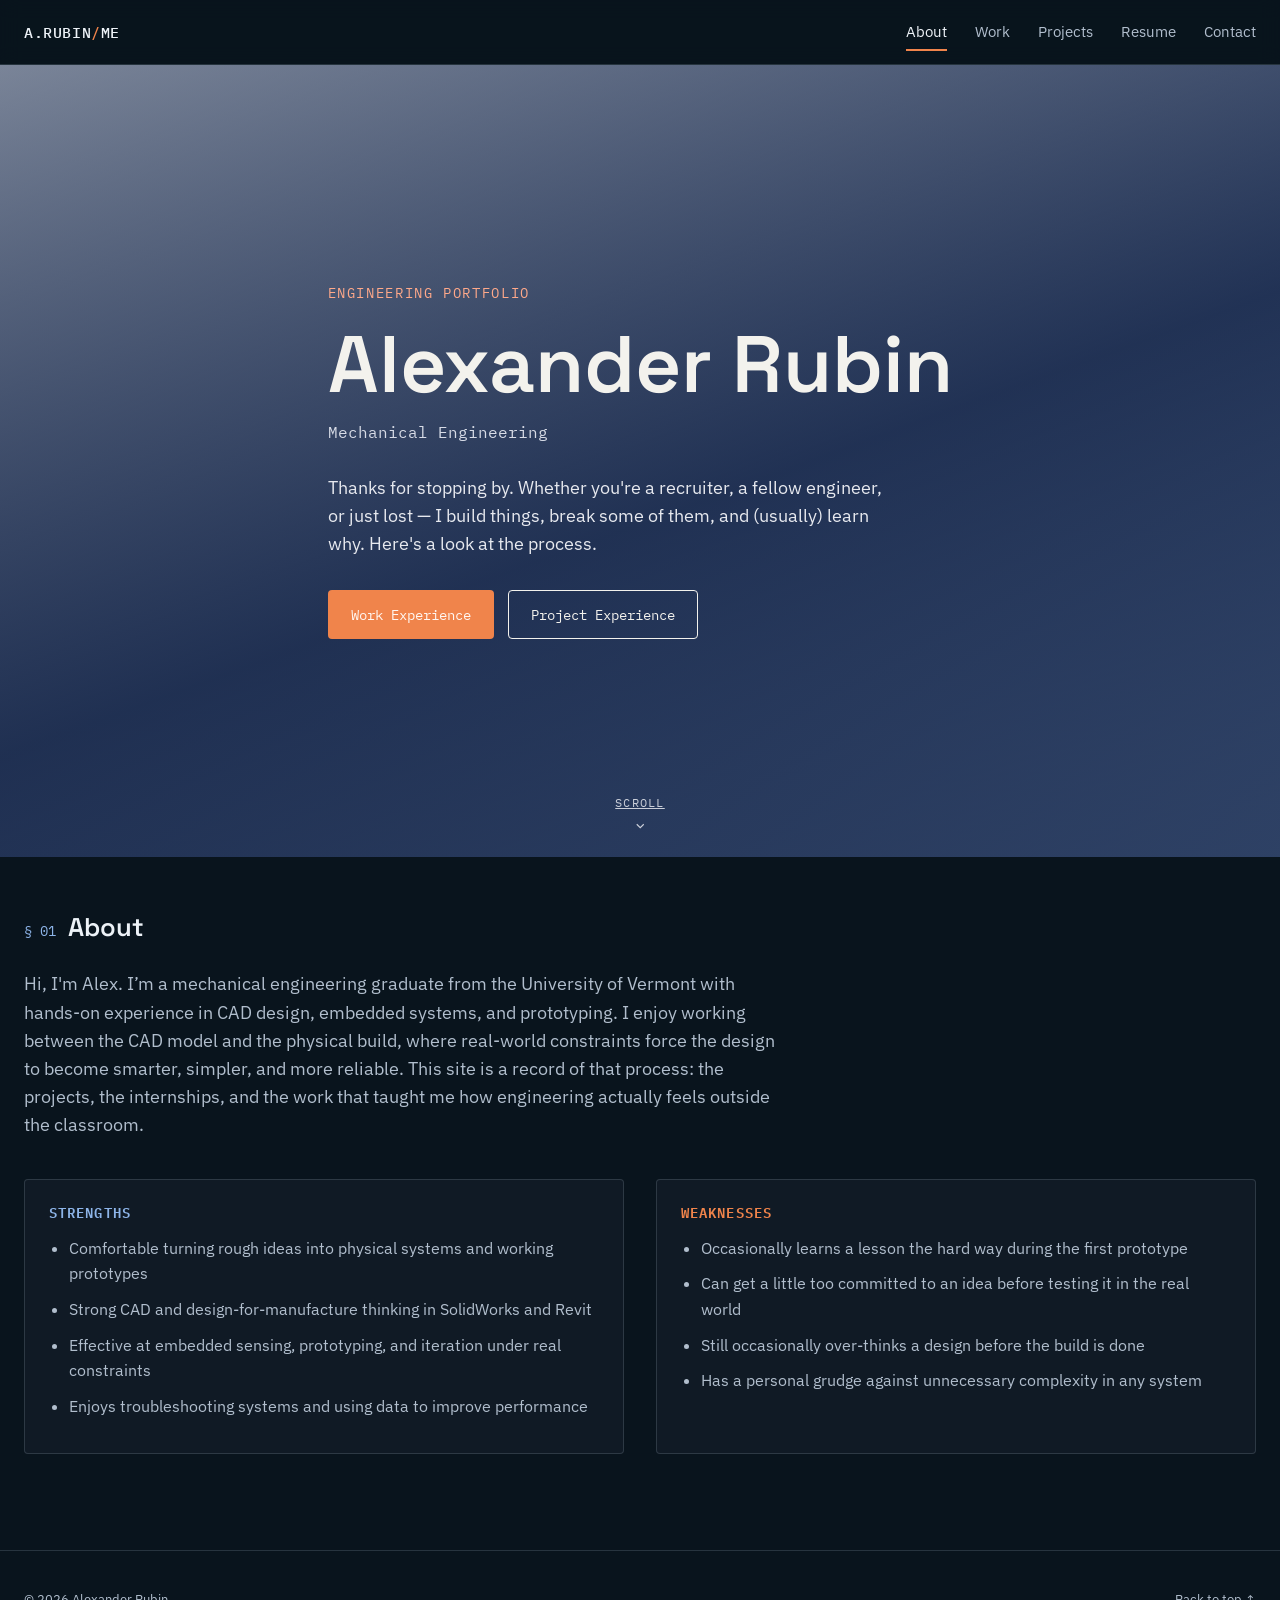
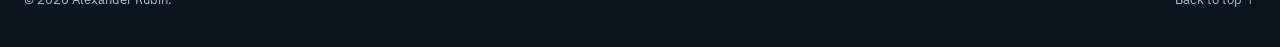
==== index.html @ d46d1977 "Initial commit: Portfolio website with videos, images, and project documentation" ====
<!DOCTYPE html>
<html lang="en">
<head>
  <meta charset="UTF-8" />
  <meta name="viewport" content="width=device-width, initial-scale=1.0" />
  <title>Alexander Rubin — Mechanical Engineer</title>
  <meta name="description" content="Portfolio of Alexander Rubin, Mechanical Engineer." />
  <link rel="preconnect" href="https://fonts.googleapis.com">
  <link rel="preconnect" href="https://fonts.gstatic.com" crossorigin>
  <link href="https://fonts.googleapis.com/css2?family=Space+Grotesk:wght@500;600;700&family=IBM+Plex+Sans:wght@400;500;600&family=IBM+Plex+Mono:wght@400;500&display=swap" rel="stylesheet">
  <link rel="stylesheet" href="styles.css" />
</head>
<body data-page="about">

  <header class="site-header">
    <div class="wrap header-inner">
      <a href="index.html" class="logo">A.RUBIN<span class="logo-dot">/</span>ME</a>
      <nav class="nav" id="nav">
        <a href="index.html" class="active">About</a>
        <a href="work.html">Work</a>
        <a href="projects.html">Projects</a>
        <a href="resume.html">Resume</a>
        <a href="contact.html">Contact</a>
      </nav>
      <button class="nav-toggle" id="navToggle" aria-label="Toggle menu" aria-expanded="false">
        <span></span><span></span><span></span>
      </button>
    </div>
  </header>

  <main>

    <!-- ================= VIDEO HERO ================= -->
    <!--
      EDIT: drop your own clip in as assets/hero-video.mp4 (a CAD spin, a machine
      running, a print timelapse — anything ~10-20s that loops cleanly).
      Until that file exists, the gradient background below shows instead —
      nothing breaks either way.
    -->
    <section class="hero-video-section">
      <div class="hero-video-bg" aria-hidden="true"></div>
      <div class="hero-video-overlay"></div>
      <div class="wrap hero-video-content">
        <p class="hero-eyebrow">ENGINEERING PORTFOLIO</p>
        <!-- EDIT: your name -->
        <h1>Alexander Rubin</h1>
        <p class="hero-subtitle">Mechanical Engineering</p>
        <!-- EDIT: your one-line pitch -->
        <p class="hero-tagline">
          Thanks for stopping by. Whether you're a recruiter, a fellow engineer,
          or just lost — I build things, break some of them, and (usually) learn
          why. Here's a look at the process.
        </p>
        <div class="hero-actions">
          <a href="work.html" class="btn btn-primary">Work Experience</a>
          <a href="projects.html" class="btn btn-outline">Project Experience</a>
        </div>
      </div>
      <a href="#about" class="scroll-cue">
        SCROLL
        <svg viewBox="0 0 24 24" fill="none" stroke="currentColor" stroke-width="2"><path d="M6 9l6 6 6-6"/></svg>
      </a>
    </section>

    <!-- ================= ABOUT ================= -->
    <section class="section wrap" id="about">
      <h2 class="section-title"><span class="section-num">§ 01</span> About</h2>
      <!-- EDIT: your bio — keep it casual, this is the personality section -->
      <p class="about-intro">
        Hi, I'm Alex. I’m a mechanical engineering graduate from the University of
        Vermont with hands-on experience in CAD design, embedded systems, and
        prototyping. I enjoy working between the CAD model and the physical build,
        where real-world constraints force the design to become smarter, simpler,
        and more reliable. This site is a record of that process: the projects,
        the internships, and the work that taught me how engineering actually feels
        outside the classroom.
      </p>

      <div class="duo-grid">
        <div class="duo-card strengths">
          <h3>Strengths</h3>
          <ul>
            <li>Comfortable turning rough ideas into physical systems and working prototypes</li>
            <li>Strong CAD and design-for-manufacture thinking in SolidWorks and Revit</li>
            <li>Effective at embedded sensing, prototyping, and iteration under real constraints</li>
            <li>Enjoys troubleshooting systems and using data to improve performance</li>
          </ul>
        </div>
        <div class="duo-card weaknesses">
          <h3>Weaknesses</h3>
          <ul>
            <li>Occasionally learns a lesson the hard way during the first prototype</li>
            <li>Can get a little too committed to an idea before testing it in the real world</li>
            <li>Still occasionally over-thinks a design before the build is done</li>
            <li>Has a personal grudge against unnecessary complexity in any system</li>
          </ul>
        </div>
      </div>
    </section>

  </main>

  <footer class="site-footer">
    <div class="wrap footer-inner">
      <p>© <span id="year"></span> Alexander Rubin.</p>
      <a href="#top" class="back-to-top">Back to top ↑</a>
    </div>
  </footer>

  <script src="script.js"></script>
</body>
</html>
---- styles.css ----
/* =========================================================
   DESIGN TOKENS
   Change these variables to re-theme the whole site.
   ========================================================= */
:root {
  --color-bg: #09141d;
  --color-bg-alt: #101d2b;
  --color-surface: rgba(18, 28, 38, 0.92);
  --color-ink: #edf2f7;
  --color-ink-soft: #b1becd;
  --color-accent: #f0844b;
  --color-accent-blue: #8db4e8;
  --color-line: rgba(148, 163, 184, 0.22);

  --font-display: 'Space Grotesk', sans-serif;
  --font-body: 'IBM Plex Sans', sans-serif;
  --font-mono: 'IBM Plex Mono', monospace;

  --max-width: 1300px;
  --gutter: 24px;
  --radius: 4px;
}

* { box-sizing: border-box; }
html { scroll-behavior: smooth; }
@media (prefers-reduced-motion: reduce) {
  html { scroll-behavior: auto; }
  * { animation-duration: 0.01ms !important; transition-duration: 0.01ms !important; }
}

body {
  margin: 0;
  background: var(--color-bg);
  color: var(--color-ink);
  font-family: var(--font-body);
  font-size: 16px;
  line-height: 1.6;
  -webkit-font-smoothing: antialiased;
}

body[data-page="projects"] {
  --color-bg: #09141d;
  --color-bg-alt: #101d2b;
  --color-surface: rgba(18, 28, 38, 0.92);
  --color-ink: #edf2f7;
  --color-ink-soft: #b1becd;
  --color-accent: #f0844b;
  --color-accent-blue: #8db4e8;
  --color-line: rgba(148, 163, 184, 0.22);
  background:
    radial-gradient(circle at top, rgba(32, 53, 73, 0.7), transparent 35%),
    linear-gradient(180deg, #09141d 0%, #0d1824 100%);
  color: var(--color-ink);
}

img { max-width: 100%; display: block; }
a { color: inherit; }

.wrap {
  max-width: var(--max-width);
  margin: 0 auto;
  padding: 0 var(--gutter);
}

h1, h2, h3 {
  font-family: var(--font-display);
  font-weight: 600;
  line-height: 1.15;
  margin: 0;
}

a:focus-visible, button:focus-visible {
  outline: 2px solid var(--color-accent);
  outline-offset: 3px;
}

/* =========================================================
   HEADER / NAV
   ========================================================= */
.site-header {
  position: sticky;
  top: 0;
  z-index: 50;
  background: rgba(9, 20, 29, 0.8);
  backdrop-filter: blur(10px);
  border-bottom: 1px solid var(--color-line);
}
.header-inner { display: flex; align-items: center; justify-content: space-between; height: 64px; }
.logo {
  font-family: var(--font-mono);
  font-weight: 500;
  font-size: 0.95rem;
  letter-spacing: 0.04em;
  text-decoration: none;
  color: var(--color-ink);
}
.logo-dot { color: var(--color-accent); }
.nav { display: flex; align-items: center; gap: 28px; }
.nav a {
  text-decoration: none;
  font-size: 0.92rem;
  color: var(--color-ink-soft);
  transition: color 0.15s ease;
  position: relative;
  padding: 4px 0;
}
.nav a:hover { color: var(--color-ink); }
.nav a.active { color: var(--color-ink); }
.nav a.active::after {
  content: '';
  position: absolute;
  left: 0; right: 0; bottom: -3px;
  height: 2px;
  background: var(--color-accent);
}
.nav-resume {
  font-family: var(--font-mono);
  border: 1px solid var(--color-ink);
  padding: 6px 12px;
  border-radius: var(--radius);
  color: var(--color-ink) !important;
}
.nav-resume:hover { background: var(--color-ink); color: var(--color-bg) !important; }
.nav-toggle {
  display: none;
  flex-direction: column;
  gap: 5px;
  background: none;
  border: none;
  cursor: pointer;
  padding: 8px;
}
.nav-toggle span { width: 22px; height: 2px; background: var(--color-ink); display: block; }

/* =========================================================
   VIDEO HERO (index page)
   ========================================================= */
.hero-video-section {
  position: relative;
  min-height: 88vh;
  display: flex;
  flex-direction: column;
  justify-content: center;
  overflow: hidden;
  /* Fallback look shown until/unless a real video is added */
  background: linear-gradient(160deg, var(--color-ink) 0%, #2b3f66 55%, var(--color-accent-blue) 130%);
}
.hero-video-bg {
  position: absolute;
  inset: 0;
  width: 100%;
  height: 100%;
  object-fit: cover;
  z-index: 0;
}
.hero-video-overlay {
  position: absolute;
  inset: 0;
  background: linear-gradient(180deg, rgba(27,42,74,0.55) 0%, rgba(27,42,74,0.75) 100%);
  z-index: 1;
}
.hero-video-content {
  position: relative;
  z-index: 2;
  color: #F3F2ED;
  text-align: left;
  padding: 40px 24px;
}
.hero-eyebrow {
  font-family: var(--font-mono);
  font-size: 0.85rem;
  letter-spacing: 0.12em;
  color: #FFA98A;
  margin: 0 0 14px;
}
.hero-video-content h1 {
  font-size: clamp(2.8rem, 7vw, 5rem);
  margin-bottom: 10px;
}
.hero-subtitle {
  font-family: var(--font-mono);
  font-size: 1rem;
  color: #D7DBE6;
  margin: 0 0 28px;
}
.hero-video-content .hero-tagline {
  font-size: 1.1rem;
  color: #E7E9EF;
  max-width: 52ch;
  margin: 0 0 32px;
}
.hero-actions { display: flex; gap: 14px; flex-wrap: wrap; }

.btn {
  display: inline-block;
  font-family: var(--font-mono);
  font-size: 0.9rem;
  padding: 12px 22px;
  border-radius: var(--radius);
  text-decoration: none;
  border: 1px solid transparent;
  transition: transform 0.15s ease, background 0.15s ease, color 0.15s ease;
}
.btn:hover { transform: translateY(-1px); }
.btn-primary { background: var(--color-accent); color: #FFF7F2; }
.btn-primary:hover { background: #d4551f; }
.btn-outline { border-color: #F3F2ED; color: #F3F2ED; }
.btn-outline:hover { background: #F3F2ED; color: var(--color-ink); }
.btn-outline-dark { border-color: var(--color-ink); color: var(--color-ink); }
.btn-outline-dark:hover { background: var(--color-ink); color: var(--color-bg); }

.scroll-cue {
  position: absolute;
  bottom: 24px;
  left: 50%;
  transform: translateX(-50%);
  z-index: 2;
  color: #E7E9EF;
  font-family: var(--font-mono);
  font-size: 0.78rem;
  letter-spacing: 0.1em;
  display: flex;
  flex-direction: column;
  align-items: center;
  gap: 6px;
  opacity: 0.85;
  animation: bob 2.2s ease-in-out infinite;
}
.scroll-cue svg { width: 14px; height: 14px; }
@keyframes bob {
  0%, 100% { transform: translate(-50%, 0); }
  50% { transform: translate(-50%, 6px); }
}

/* =========================================================
   PAGE HEADER (for non-video pages: work/projects/resume/contact)
   ========================================================= */
.page-header {
  padding: 64px 24px 32px;
}
.page-eyebrow {
  font-family: var(--font-mono);
  font-size: 0.8rem;
  letter-spacing: 0.1em;
  color: var(--color-ink-soft);
  margin: 0 0 10px;
}
body[data-page="resume"] .page-eyebrow {
  color: var(--color-ink-soft);
}
body[data-page="resume"] .btn-primary {
  background: var(--color-accent);
  color: #fff7f2;
}
body[data-page="resume"] .btn-primary:hover {
  background: #d4551f;
}
.page-header h1 { font-size: clamp(2rem, 4vw, 2.8rem); margin-bottom: 12px; }
.page-header .lead { color: var(--color-ink-soft); font-size: 1.05rem; max-width: 60ch; margin: 0; }

.projects-hero {
  position: relative;
  min-height: 100vh;
  height: 100vh;
  display: flex;
  align-items: center;
  justify-content: center;
  overflow: hidden;
  background: var(--color-ink);
  scroll-snap-align: start;
  scroll-snap-stop: always;
}
.projects-hero__slides,
.projects-hero__overlay {
  position: absolute;
  inset: 0;
}
.projects-hero__slides {
  z-index: 0;
}
.projects-hero__slide {
  position: absolute;
  inset: 0;
  background-size: cover;
  background-position: center;
  opacity: 0;
  transition: opacity 1.2s ease-in-out;
  transform: scale(1.08);
}
.projects-hero__slide.is-active {
  opacity: 1;
}
.projects-hero__overlay {
  z-index: 1;
  background: linear-gradient(120deg, rgba(11, 18, 30, 0.8) 0%, rgba(11, 18, 30, 0.55) 35%, rgba(11, 18, 30, 0.72) 100%);
}
.projects-hero__content {
  position: relative;
  z-index: 2;
  width: 100%;
  color: #f5f2ee;
  padding-top: 72px;
}
.projects-hero__content h1 {
  font-size: clamp(2.8rem, 7vw, 5rem);
  margin-bottom: 14px;
  max-width: 700px;
}
.projects-hero__content .lead {
  color: rgba(245, 242, 238, 0.82);
  font-size: clamp(1.02rem, 1.7vw, 1.25rem);
  max-width: 650px;
  margin: 0 0 28px;
}
.projects-hero .page-eyebrow {
  color: #f4b99a;
}
.scroll-prompt {
  position: absolute;
  bottom: 22px;
  left: 50%;
  transform: translateX(-50%);
  z-index: 3;
  display: inline-flex;
  flex-direction: column;
  align-items: center;
  gap: 8px;
  color: rgba(255, 255, 255, 0.88);
  text-decoration: none;
  font-family: var(--font-mono);
  letter-spacing: 0.12em;
  text-transform: uppercase;
  font-size: 0.7rem;
  animation: bob 2.1s ease-in-out infinite;
}
.scroll-prompt svg {
  width: 18px;
  height: 18px;
  fill: currentColor;
}
@keyframes bob {
  0%, 100% { transform: translateX(-50%) translateY(0); }
  50% { transform: translateX(-50%) translateY(8px); }
}

/* =========================================================
   DIMENSION-LINE DIVIDER
   ========================================================= */
.dim-divider { max-width: var(--max-width); margin: 0 auto; padding: 0 var(--gutter); }
.dim-divider span {
  display: block;
  position: relative;
  height: 1px;
  background:
    repeating-linear-gradient(to right, var(--color-line) 0, var(--color-line) 1px, transparent 1px, transparent 24px);
  background-color: var(--color-line);
  background-size: 100% 1px, 24px 100%;
}
.dim-divider span::before, .dim-divider span::after {
  content: '';
  position: absolute;
  top: -3px;
  width: 7px;
  height: 7px;
  border-left: 1px solid var(--color-line);
  border-bottom: 1px solid var(--color-line);
}
.dim-divider span::before { left: 0; transform: rotate(45deg); }
.dim-divider span::after { right: 0; transform: rotate(-135deg); }

/* =========================================================
   SECTIONS (shared)
   ========================================================= */
.section { padding: 56px 24px; }
.section:has(.project-grid) { padding: 0; }
.section-title {
  font-size: 1.6rem;
  margin-bottom: 28px;
  display: flex;
  align-items: baseline;
  gap: 12px;
}
.section-num {
  font-family: var(--font-mono);
  font-size: 0.9rem;
  font-weight: 400;
  color: var(--color-accent-blue);
}

/* =========================================================
   ABOUT (index page, below hero)
   ========================================================= */
.about-intro { font-size: 1.1rem; color: var(--color-ink-soft); max-width: 70ch; margin: 0 0 40px; }
.about-intro strong { color: var(--color-ink); }

.duo-grid { display: grid; grid-template-columns: 1fr 1fr; gap: 32px; }
.duo-card {
  background: var(--color-surface);
  border: 1px solid var(--color-line);
  border-radius: var(--radius);
  padding: 24px;
}
.duo-card h3 {
  font-family: var(--font-mono);
  font-size: 0.85rem;
  letter-spacing: 0.08em;
  text-transform: uppercase;
  margin-bottom: 16px;
}
.duo-card.strengths h3 { color: var(--color-accent-blue); }
.duo-card.weaknesses h3 { color: var(--color-accent); }
.duo-card ul { margin: 0; padding-left: 20px; color: var(--color-ink-soft); }
.duo-card li { margin-bottom: 10px; }

/* =========================================================
   PROJECTS
   ========================================================= */
body[data-page="projects"] .site-header {
  background: rgba(9, 20, 29, 0.8);
  border-bottom-color: rgba(148, 163, 184, 0.22);
  backdrop-filter: blur(10px);
}
body[data-page="projects"] .logo,
body[data-page="projects"] .nav a,
body[data-page="projects"] .nav a.active,
body[data-page="projects"] .nav a:hover,
body[data-page="projects"] .page-header .lead,
body[data-page="projects"] .project-desc,
body[data-page="projects"] .project-media-label,
body[data-page="projects"] .spec-row dd,
body[data-page="projects"] .video-title,
body[data-page="projects"] .video-section-header h2 {
  color: var(--color-ink);
}
body[data-page="projects"] .nav a {
  color: var(--color-ink-soft);
}
body[data-page="projects"] .nav a.active::after {
  background: var(--color-accent);
}
body[data-page="projects"] .page-eyebrow {
  color: #f4b99a;
}
body[data-page="projects"] .project-grid { 
  display: grid; 
  grid-template-columns: 1fr; 
  gap: 24px;
  scroll-behavior: smooth;
  padding-bottom: 24px;
  max-width: 100%;
  width: 100%;
  margin: 0;
}
body[data-page="projects"] html {
  scroll-snap-type: y mandatory;
  scroll-padding-top: 72px;
}
body[data-page="projects"] .section.wrap {
  max-width: 100%;
  width: 100%;
  margin: 0;
  padding: 0;
}
body[data-page="projects"] .project-card {
  background: linear-gradient(180deg, rgba(17, 25, 35, 0.96), rgba(13, 23, 33, 0.96));
  border: 1px solid var(--color-line);
  border-radius: 0;
  overflow: hidden;
  display: flex;
  flex-direction: row;
  align-items: stretch;
  height: calc(100vh - 96px);
  min-height: calc(100vh - 96px);
  scroll-snap-align: start;
  scroll-snap-stop: always;
  scroll-margin-top: 72px;
  opacity: 0;
  transform: translateY(40px);
  transition: opacity 0.8s cubic-bezier(0.4, 0, 0.2, 1), transform 0.8s cubic-bezier(0.4, 0, 0.2, 1);
  position: relative;
  box-shadow: 0 12px 30px rgba(7, 13, 20, 0.45);
}
body[data-page="projects"] .project-card.is-visible {
  opacity: 1;
  transform: translateY(0);
}
body[data-page="projects"] .project-card::before {
  content: '';
  position: absolute;
  top: 0;
  left: 0;
  right: 0;
  bottom: 0;
  background: linear-gradient(135deg, rgba(240, 132, 75, 0.08) 0%, rgba(255, 255, 255, 0.02) 100%);
  pointer-events: none;
  opacity: 0;
  transition: opacity 0.8s ease;
}
body[data-page="projects"] .project-card.is-visible::before {
  opacity: 1;
}
body[data-page="projects"] .project-card:hover { 
  box-shadow: 0 12px 30px rgba(7, 13, 20, 0.58);
  transform: translateY(0);
}
body[data-page="projects"] .project-media {
  background: linear-gradient(135deg, rgba(16, 29, 43, 0.98), rgba(8, 16, 23, 0.9));
  border-left: 1px solid var(--color-line);
}
body[data-page="projects"] .project-media-label {
  background: rgba(9, 20, 29, 0.85);
  color: var(--color-ink);
  border-color: rgba(148, 163, 184, 0.24);
}
body[data-page="projects"] .project-body {
  background: transparent;
}
body[data-page="projects"] .project-desc {
  color: var(--color-ink-soft);
}
body[data-page="projects"] .spec-row {
  border-top-color: var(--color-line);
  border-bottom-color: var(--color-line);
}
body[data-page="projects"] .spec-row dt {
  color: var(--color-accent-blue);
}
body[data-page="projects"] .video-carousel {
  background: #050b12;
  border: 1px solid rgba(148, 163, 184, 0.18);
  box-shadow: 0 12px 30px rgba(7, 13, 20, 0.48);
}
body[data-page="projects"] .video-title {
  color: var(--color-ink);
}
body[data-page="projects"] .video-section-header .project-media-label {
  background: rgba(9, 20, 29, 0.85);
  color: var(--color-ink);
}
body[data-page="projects"] .videos-section-fullscreen {
  background: linear-gradient(180deg, rgba(240, 132, 75, 0.05), rgba(9, 20, 29, 0.9));
  border: 1px solid var(--color-line);
  box-shadow: 0 12px 30px rgba(7, 13, 20, 0.45);
}
@keyframes slideUp {
  from {
    opacity: 0;
    transform: translateY(40px);
  }
  to {
    opacity: 1;
    transform: translateY(0);
  }
}
.project-media {
  width: min(68%, 680px);
  min-width: min(68%, 680px);
  background: repeating-linear-gradient(45deg, var(--color-bg-alt), var(--color-bg-alt) 8px, var(--color-bg) 8px, var(--color-bg) 16px);
  border-left: 1px solid var(--color-line);
  border-bottom: none;
  display: flex;
  align-items: center;
  justify-content: center;
  position: relative;
  overflow: hidden;
  padding: 20px;
}
.project-media::after {
  content: '';
  position: absolute;
  top: 0;
  left: 0;
  right: 0;
  bottom: 0;
  background: linear-gradient(180deg, rgba(27, 42, 74, 0) 0%, rgba(27, 42, 74, 0.05) 100%);
  pointer-events: none;
}
.project-media-label {
  position: absolute;
  top: 18px;
  left: 18px;
  z-index: 3;
  font-family: var(--font-mono);
  font-size: 0.95rem;
  letter-spacing: 0.08em;
  color: var(--color-ink-soft);
  background: var(--color-surface);
  padding: 6px 14px;
  border: 1px solid var(--color-line);
  border-radius: var(--radius);
  text-transform: uppercase;
}
.project-media-carousel {
  position: relative;
  width: 100%;
  height: 100%;
  min-height: 100%;
  background: #01070b;
}
.media-slide {
  position: absolute;
  inset: 0;
  display: none;
  background: #01070b;
}
.media-slide.is-active {
  display: block;
}
.media-slide img,
.media-slide video {
  width: 100%;
  height: 100%;
  object-fit: contain;
  display: block;
  background: #01070b;
}
.media-nav {
  position: absolute;
  top: 50%;
  transform: translateY(-50%);
  z-index: 4;
  width: 42px;
  height: 42px;
  border: none;
  border-radius: 50%;
  background: rgba(9, 20, 29, 0.72);
  color: white;
  font-size: 2rem;
  line-height: 1;
  cursor: pointer;
  transition: background 0.2s ease, transform 0.2s ease;
}
.media-nav:hover {
  background: rgba(240, 132, 75, 0.9);
}
.media-prev { left: 14px; }
.media-next { right: 14px; }
.project-body { 
  padding: 40px; 
  display: flex; 
  flex-direction: column; 
  gap: 20px; 
  flex: 1;
  min-width: 0;
  justify-content: center;
  overflow-y: auto;
  position: relative;
  z-index: 1;
}
.project-body h3 { 
  font-size: 1.4rem;
  opacity: 0;
  transform: translateY(20px);
  transition: opacity 0.8s cubic-bezier(0.4, 0, 0.2, 1) 0.2s, transform 0.8s cubic-bezier(0.4, 0, 0.2, 1) 0.2s;
}
.project-card.is-visible .project-body h3 {
  opacity: 1;
  transform: translateY(0);
}
.project-desc { 
  color: var(--color-ink-soft); 
  font-size: 0.95rem; 
  margin: 0; 
  flex: 1; 
  line-height: 1.8; 
  max-width: 70ch;
  opacity: 0;
  transform: translateY(20px);
  transition: opacity 0.8s cubic-bezier(0.4, 0, 0.2, 1) 0.3s, transform 0.8s cubic-bezier(0.4, 0, 0.2, 1) 0.3s;
}
.project-card.is-visible .project-desc {
  opacity: 1;
  transform: translateY(0);
}
.spec-row {
  display: flex; gap: 24px; margin: 0; padding: 16px 0;
  border-top: 1px solid var(--color-line); border-bottom: 1px solid var(--color-line);
  font-size: 0.8rem; flex-wrap: wrap;
  opacity: 0;
  transform: translateY(20px);
  transition: opacity 0.8s cubic-bezier(0.4, 0, 0.2, 1) 0.4s, transform 0.8s cubic-bezier(0.4, 0, 0.2, 1) 0.4s;
}
.project-card.is-visible .spec-row {
  opacity: 1;
  transform: translateY(0);
}
.spec-row dt { font-family: var(--font-mono); color: var(--color-accent-blue); text-transform: uppercase; letter-spacing: 0.05em; font-size: 0.7rem; margin: 0; font-weight: 600; }
.spec-row dd { margin: 4px 0 0; color: var(--color-ink); }
.project-links { display: flex; gap: 16px; }
.project-links a { font-size: 0.85rem; text-decoration: none; color: var(--color-accent); font-weight: 500; }
.project-links a:hover { text-decoration: underline; }

/* =========================================================
   VIDEOS SECTION WITH CAROUSEL
   ========================================================= */
.videos-section-fullscreen {
  position: relative;
  padding: 56px 24px;
  min-height: calc(100vh - 96px);
  height: calc(100vh - 96px);
  display: flex;
  flex-direction: column;
  justify-content: center;
  scroll-snap-align: start;
  scroll-snap-stop: always;
  scroll-margin-top: 72px;
  background: linear-gradient(180deg, rgba(232, 98, 44, 0.04), rgba(255, 255, 255, 0.2));
  border: 1px solid var(--color-line);
  box-shadow: 0 12px 30px rgba(27, 42, 74, 0.05);
  opacity: 0;
  transform: translateY(40px);
  transition: opacity 0.8s cubic-bezier(0.4, 0, 0.2, 1), transform 0.8s cubic-bezier(0.4, 0, 0.2, 1);
}
.videos-section-fullscreen.is-visible {
  opacity: 1;
  transform: translateY(0);
}
.video-carousel-container {
  width: 100%;
  max-width: 100%;
  opacity: 0;
  transform: translateY(20px);
  transition: opacity 0.8s cubic-bezier(0.4, 0, 0.2, 1) 0.2s, transform 0.8s cubic-bezier(0.4, 0, 0.2, 1) 0.2s;
}
.videos-section-fullscreen.is-visible .video-carousel-container {
  opacity: 1;
  transform: translateY(0);
}
.video-section-header {
  display: flex;
  align-items: center;
  gap: 12px;
  margin-bottom: 18px;
}
.video-section-header .project-media-label {
  background: rgba(255, 255, 255, 0.7);
  box-shadow: 0 1px 0 rgba(27, 42, 74, 0.06);
}
.video-section-header h2 {
  font-size: clamp(1.25rem, 2vw, 1.8rem);
  margin: 0;
}
.video-title {
  font-family: var(--font-display);
  font-size: 1.3rem;
  font-weight: 600;
  margin-bottom: 20px;
  color: var(--color-ink);
  text-align: center;
  height: 32px;
  transition: opacity 0.3s ease;
}
.video-carousel {
  position: relative;
  width: 100%;
  height: 600px;
  max-height: 80vh;
  background: #000;
  border-radius: var(--radius);
  overflow: hidden;
  box-shadow: 0 4px 16px rgba(27, 42, 74, 0.12);
}
.carousel-video-wrapper {
  position: absolute;
  top: 0;
  left: 0;
  width: 100%;
  height: 100%;
  display: flex;
  align-items: center;
  justify-content: center;
}
.carousel-video-wrapper video {
  width: 100%;
  height: 100%;
  object-fit: contain;
  background: #000;
}
.carousel-btn {
  position: absolute;
  top: 50%;
  transform: translateY(-50%);
  background: rgba(232, 98, 44, 0.85);
  color: white;
  border: none;
  width: 48px;
  height: 48px;
  border-radius: var(--radius);
  cursor: pointer;
  font-size: 1.5rem;
  display: flex;
  align-items: center;
  justify-content: center;
  transition: background 0.2s ease, transform 0.15s ease;
  z-index: 10;
  font-weight: bold;
}
.carousel-btn:hover {
  background: rgba(232, 98, 44, 1);
  transform: translateY(-50%) scale(1.08);
}
.carousel-btn:active {
  transform: translateY(-50%) scale(0.95);
}
.carousel-prev {
  left: 16px;
}
.carousel-next {
  right: 16px;
}
.carousel-indicator {
  position: absolute;
  bottom: 16px;
  left: 50%;
  transform: translateX(-50%);
  display: flex;
  gap: 10px;
  z-index: 10;
}
.indicator-dot {
  width: 10px;
  height: 10px;
  border-radius: 50%;
  background: rgba(255, 255, 255, 0.5);
  cursor: pointer;
  transition: background 0.2s ease, transform 0.2s ease;
}
.indicator-dot:hover {
  background: rgba(255, 255, 255, 0.75);
}
.indicator-dot.active {
  background: rgba(255, 255, 255, 1);
  transform: scale(1.3);
}

/* =========================================================
   WORK / TIMELINE
   ========================================================= */
.timeline { list-style: none; margin: 0; padding: 0; border-left: 2px solid var(--color-line); }
.timeline-item { position: relative; padding: 4px 0 32px 28px; }
.timeline-item::before {
  content: ''; position: absolute; left: -6px; top: 8px;
  width: 10px; height: 10px; background: var(--color-accent); border-radius: 50%;
  border: 2px solid var(--color-bg);
}
.timeline-date { font-family: var(--font-mono); font-size: 0.78rem; color: var(--color-accent-blue); margin-bottom: 6px; }
.timeline-content h3 { font-size: 1.02rem; margin-bottom: 6px; }
.timeline-content p { margin: 0; color: var(--color-ink-soft); font-size: 0.92rem; max-width: 65ch; }

/* =========================================================
   RESUME PAGE
   ========================================================= */
.resume-panel {
  background: var(--color-surface);
  border: 1px solid var(--color-line);
  border-radius: var(--radius);
  padding: 32px;
  display: flex;
  flex-direction: column;
  gap: 20px;
  align-items: flex-start;
  max-width: 640px;
}
.resume-preview-shell {
  margin-top: 32px;
  border: 1px solid var(--color-line);
  border-radius: var(--radius);
  background: var(--color-surface);
  overflow: hidden;
}
.resume-viewer {
  width: 100%;
  min-height: 700px;
  display: flex;
  align-items: flex-start;
  justify-content: center;
  background: linear-gradient(180deg, #f5f5f2, #eeefe9);
  padding: 18px;
}
#resumeCanvas {
  max-width: 100%;
  height: auto;
  box-shadow: 0 10px 30px rgba(27,42,74,0.08);
  background: white;
}
.resume-fallback {
  padding: 18px 20px;
  color: var(--color-ink-soft);
  font-size: 0.92rem;
  background: #f8f8f5;
}

/* =========================================================
   CONTACT
   ========================================================= */
.contact-grid { display: grid; grid-template-columns: 1fr 1fr; gap: 40px; align-items: start; }
.contact-lead { font-size: 1.05rem; color: var(--color-ink-soft); margin: 0; max-width: 42ch; }
.contact-links { display: flex; flex-direction: column; gap: 16px; }
.contact-link {
  display: flex; align-items: center; gap: 12px; text-decoration: none;
  font-size: 0.95rem; color: var(--color-ink); padding: 12px 16px;
  border: 1px solid var(--color-line); border-radius: var(--radius);
  transition: border-color 0.15s ease, background 0.15s ease;
}
.contact-link svg { width: 18px; height: 18px; flex-shrink: 0; color: var(--color-accent-blue); }
.contact-link:hover { border-color: var(--color-accent); background: var(--color-surface); }

/* =========================================================
   FOOTER
   ========================================================= */
.site-footer { border-top: 1px solid var(--color-line); margin-top: 40px; }
.footer-inner { display: flex; justify-content: space-between; align-items: center; padding: 24px; font-size: 0.82rem; color: var(--color-ink-soft); }
.back-to-top { text-decoration: none; color: var(--color-ink-soft); }
.back-to-top:hover { color: var(--color-ink); }

/* =========================================================
   SCROLL REVEAL
   ========================================================= */
.section, .page-header { opacity: 0; transform: translateY(12px); transition: opacity 0.5s ease, transform 0.5s ease; }
.section.is-visible, .page-header.is-visible { opacity: 1; transform: translateY(0); }

/* =========================================================
   RESPONSIVE
   ========================================================= */
@media (max-width: 900px) {
  .duo-grid { grid-template-columns: 1fr; }
  .contact-grid { grid-template-columns: 1fr; }
  .project-card { flex-direction: column; }
  .project-media {
    width: 100%;
    min-width: 100%;
    aspect-ratio: 16/10;
    border-right: none;
    border-bottom: 1px solid var(--color-line);
  }
}
@media (max-width: 640px) {
  .nav {
    position: absolute; top: 64px; left: 0; right: 0;
    background: var(--color-bg); border-bottom: 1px solid var(--color-line);
    flex-direction: column; align-items: flex-start; padding: 16px 24px 24px; gap: 16px;
    display: none;
  }
  .nav.is-open { display: flex; }
  .nav-toggle { display: flex; }
  .hero-video-section { min-height: 80vh; }
}
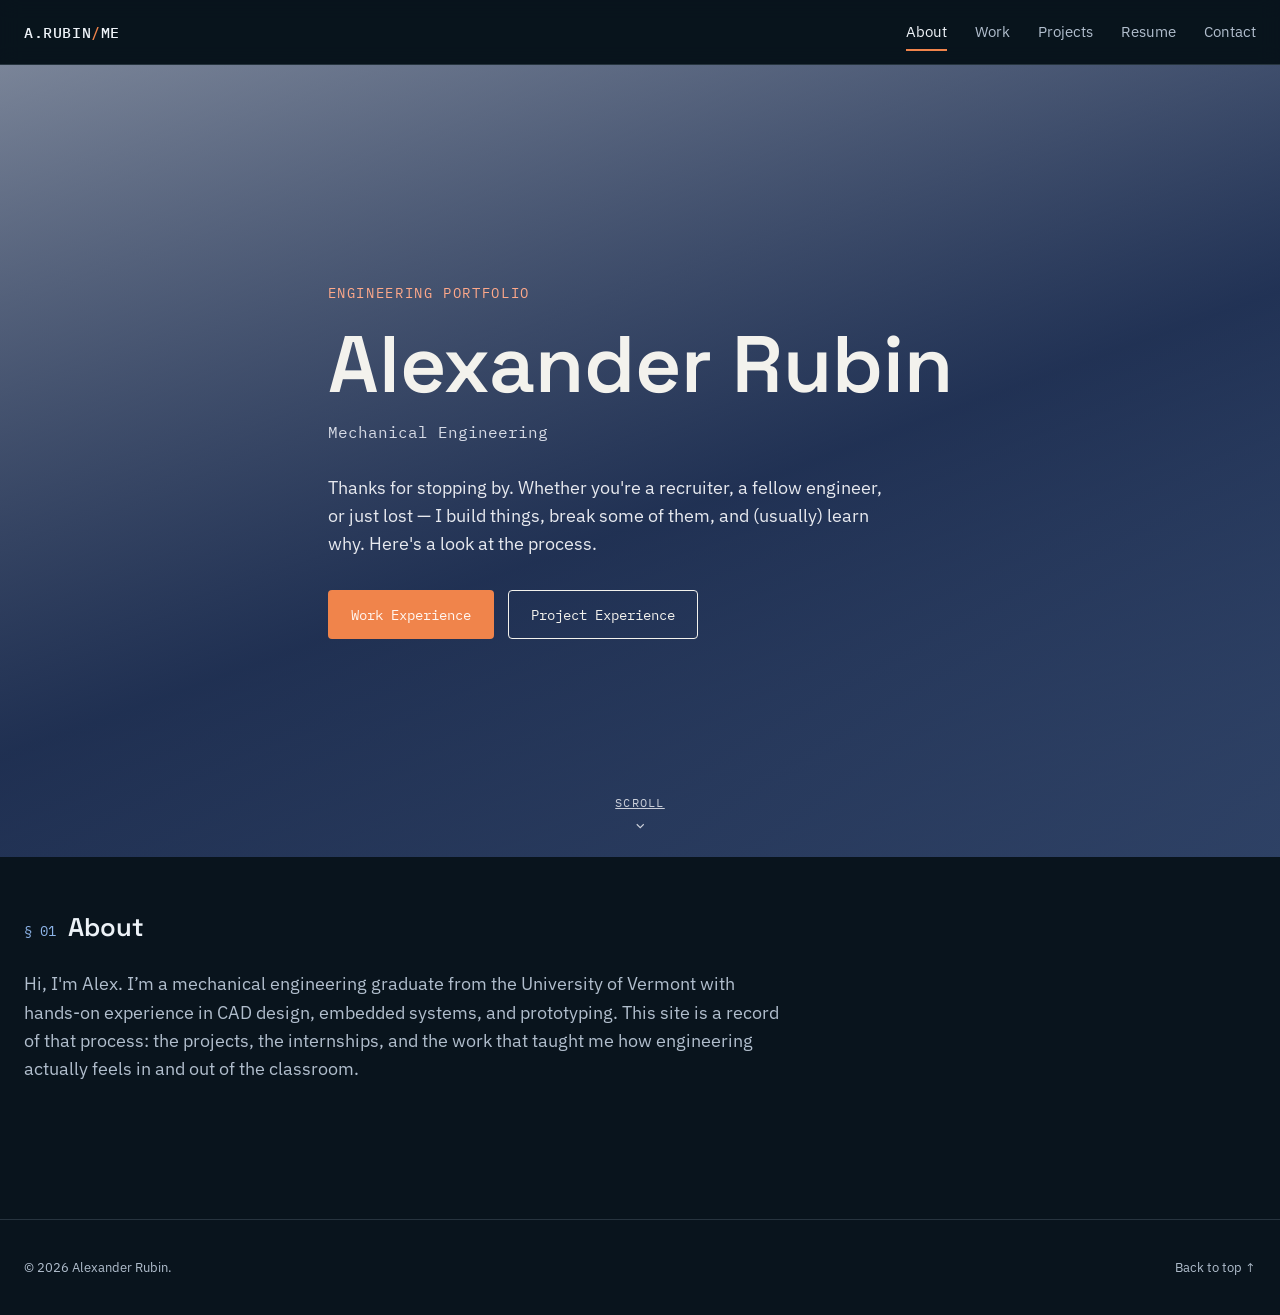
==== commit 9757a5a8: "Update title page" ====
--- a/index.html
+++ b/index.html
@@ -69,34 +69,10 @@
       <p class="about-intro">
         Hi, I'm Alex. I’m a mechanical engineering graduate from the University of
         Vermont with hands-on experience in CAD design, embedded systems, and
-        prototyping. I enjoy working between the CAD model and the physical build,
-        where real-world constraints force the design to become smarter, simpler,
-        and more reliable. This site is a record of that process: the projects,
-        the internships, and the work that taught me how engineering actually feels
-        outside the classroom.
+        prototyping. This site is a record of that process: the projects,
+        the internships, and the work that taught me how engineering actually feels 
+        in and out of the classroom.
       </p>
-
-      <div class="duo-grid">
-        <div class="duo-card strengths">
-          <h3>Strengths</h3>
-          <ul>
-            <li>Comfortable turning rough ideas into physical systems and working prototypes</li>
-            <li>Strong CAD and design-for-manufacture thinking in SolidWorks and Revit</li>
-            <li>Effective at embedded sensing, prototyping, and iteration under real constraints</li>
-            <li>Enjoys troubleshooting systems and using data to improve performance</li>
-          </ul>
-        </div>
-        <div class="duo-card weaknesses">
-          <h3>Weaknesses</h3>
-          <ul>
-            <li>Occasionally learns a lesson the hard way during the first prototype</li>
-            <li>Can get a little too committed to an idea before testing it in the real world</li>
-            <li>Still occasionally over-thinks a design before the build is done</li>
-            <li>Has a personal grudge against unnecessary complexity in any system</li>
-          </ul>
-        </div>
-      </div>
-    </section>
 
   </main>
 
--- a/styles.css
+++ b/styles.css
@@ -480,6 +480,9 @@
   position: relative;
   box-shadow: 0 12px 30px rgba(7, 13, 20, 0.45);
 }
+body[data-page="projects"] .rs25-project {
+  order: -1;
+}
 body[data-page="projects"] .project-card.is-visible {
   opacity: 1;
   transform: translateY(0);
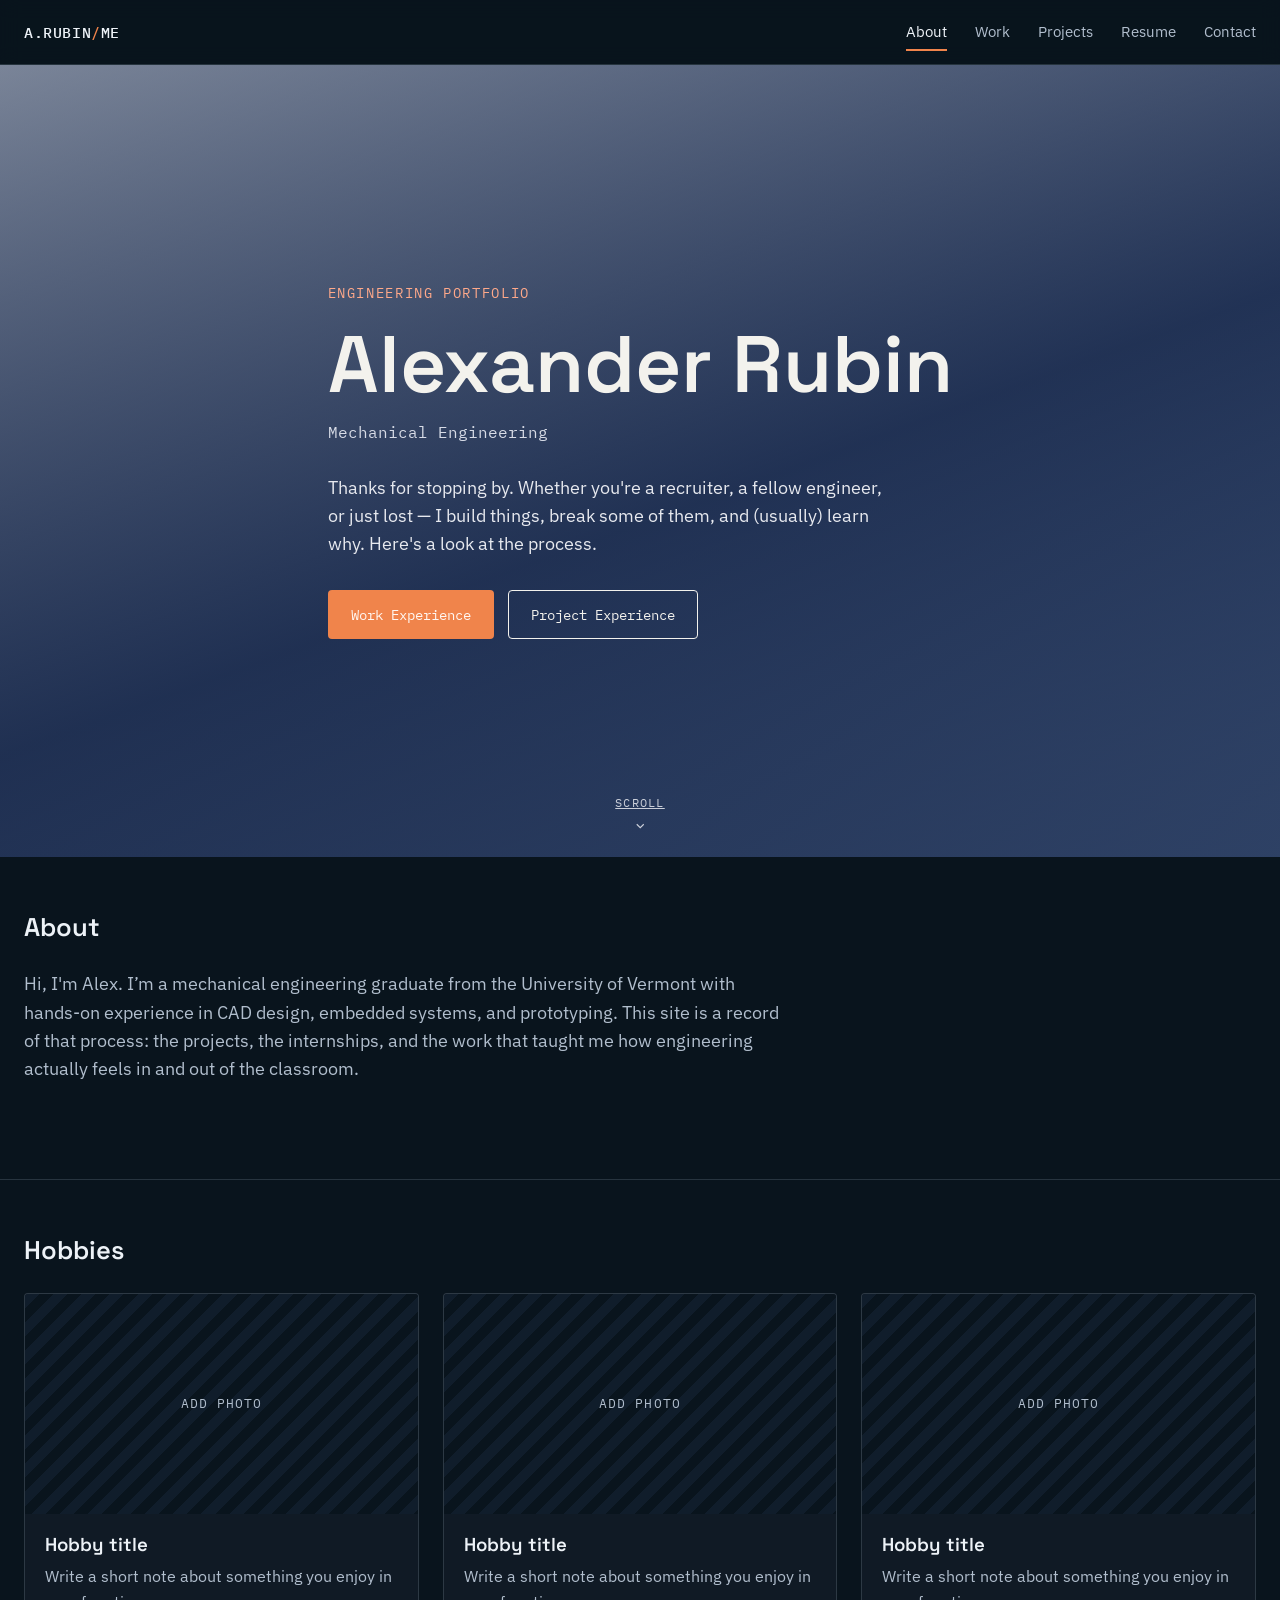
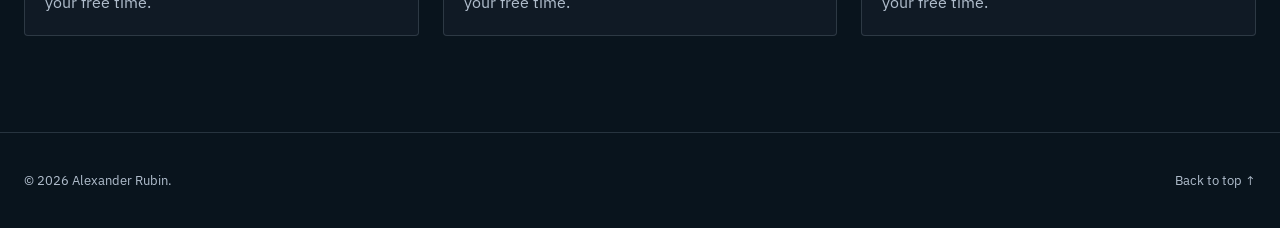
==== commit 32aad71e: "Add hobbies section" ====
--- a/index.html
+++ b/index.html
@@ -64,7 +64,7 @@
 
     <!-- ================= ABOUT ================= -->
     <section class="section wrap" id="about">
-      <h2 class="section-title"><span class="section-num">§ 01</span> About</h2>
+      <h2 class="section-title">About</h2>
       <!-- EDIT: your bio — keep it casual, this is the personality section -->
       <p class="about-intro">
         Hi, I'm Alex. I’m a mechanical engineering graduate from the University of
@@ -73,6 +73,34 @@
         the internships, and the work that taught me how engineering actually feels 
         in and out of the classroom.
       </p>
+    </section>
+
+    <section class="section wrap hobbies-section" id="hobbies">
+      <h2 class="section-title">Hobbies</h2>
+      <div class="hobbies-grid">
+        <article class="hobby-card">
+          <div class="hobby-photo" role="img" aria-label="Photo placeholder for a hobby">Add photo</div>
+          <div class="hobby-card-content">
+            <h3>Hobby title</h3>
+            <p>Write a short note about something you enjoy in your free time.</p>
+          </div>
+        </article>
+        <article class="hobby-card">
+          <div class="hobby-photo" role="img" aria-label="Photo placeholder for a hobby">Add photo</div>
+          <div class="hobby-card-content">
+            <h3>Hobby title</h3>
+            <p>Write a short note about something you enjoy in your free time.</p>
+          </div>
+        </article>
+        <article class="hobby-card">
+          <div class="hobby-photo" role="img" aria-label="Photo placeholder for a hobby">Add photo</div>
+          <div class="hobby-card-content">
+            <h3>Hobby title</h3>
+            <p>Write a short note about something you enjoy in your free time.</p>
+          </div>
+        </article>
+      </div>
+    </section>
 
   </main>
 
--- a/styles.css
+++ b/styles.css
@@ -393,6 +393,31 @@
 .about-intro { font-size: 1.1rem; color: var(--color-ink-soft); max-width: 70ch; margin: 0 0 40px; }
 .about-intro strong { color: var(--color-ink); }
 
+.hobbies-section { border-top: 1px solid var(--color-line); }
+.hobbies-grid { display: grid; grid-template-columns: repeat(3, 1fr); gap: 24px; }
+.hobby-card {
+  overflow: hidden;
+  background: var(--color-surface);
+  border: 1px solid var(--color-line);
+  border-radius: var(--radius);
+}
+.hobby-photo {
+  min-height: 220px;
+  display: flex;
+  align-items: center;
+  justify-content: center;
+  background: repeating-linear-gradient(135deg, var(--color-bg-alt), var(--color-bg-alt) 10px, var(--color-bg) 10px, var(--color-bg) 20px);
+  color: var(--color-ink-soft);
+  font-family: var(--font-mono);
+  font-size: 0.8rem;
+  letter-spacing: 0.08em;
+  text-transform: uppercase;
+}
+.hobby-photo img { width: 100%; height: 220px; object-fit: cover; display: block; }
+.hobby-card-content { padding: 20px; }
+.hobby-card h3 { margin-bottom: 8px; }
+.hobby-card p { margin: 0; color: var(--color-ink-soft); }
+
 .duo-grid { display: grid; grid-template-columns: 1fr 1fr; gap: 32px; }
 .duo-card {
   background: var(--color-surface);
@@ -927,6 +952,7 @@
    ========================================================= */
 @media (max-width: 900px) {
   .duo-grid { grid-template-columns: 1fr; }
+  .hobbies-grid { grid-template-columns: 1fr; }
   .contact-grid { grid-template-columns: 1fr; }
   .project-card { flex-direction: column; }
   .project-media {
